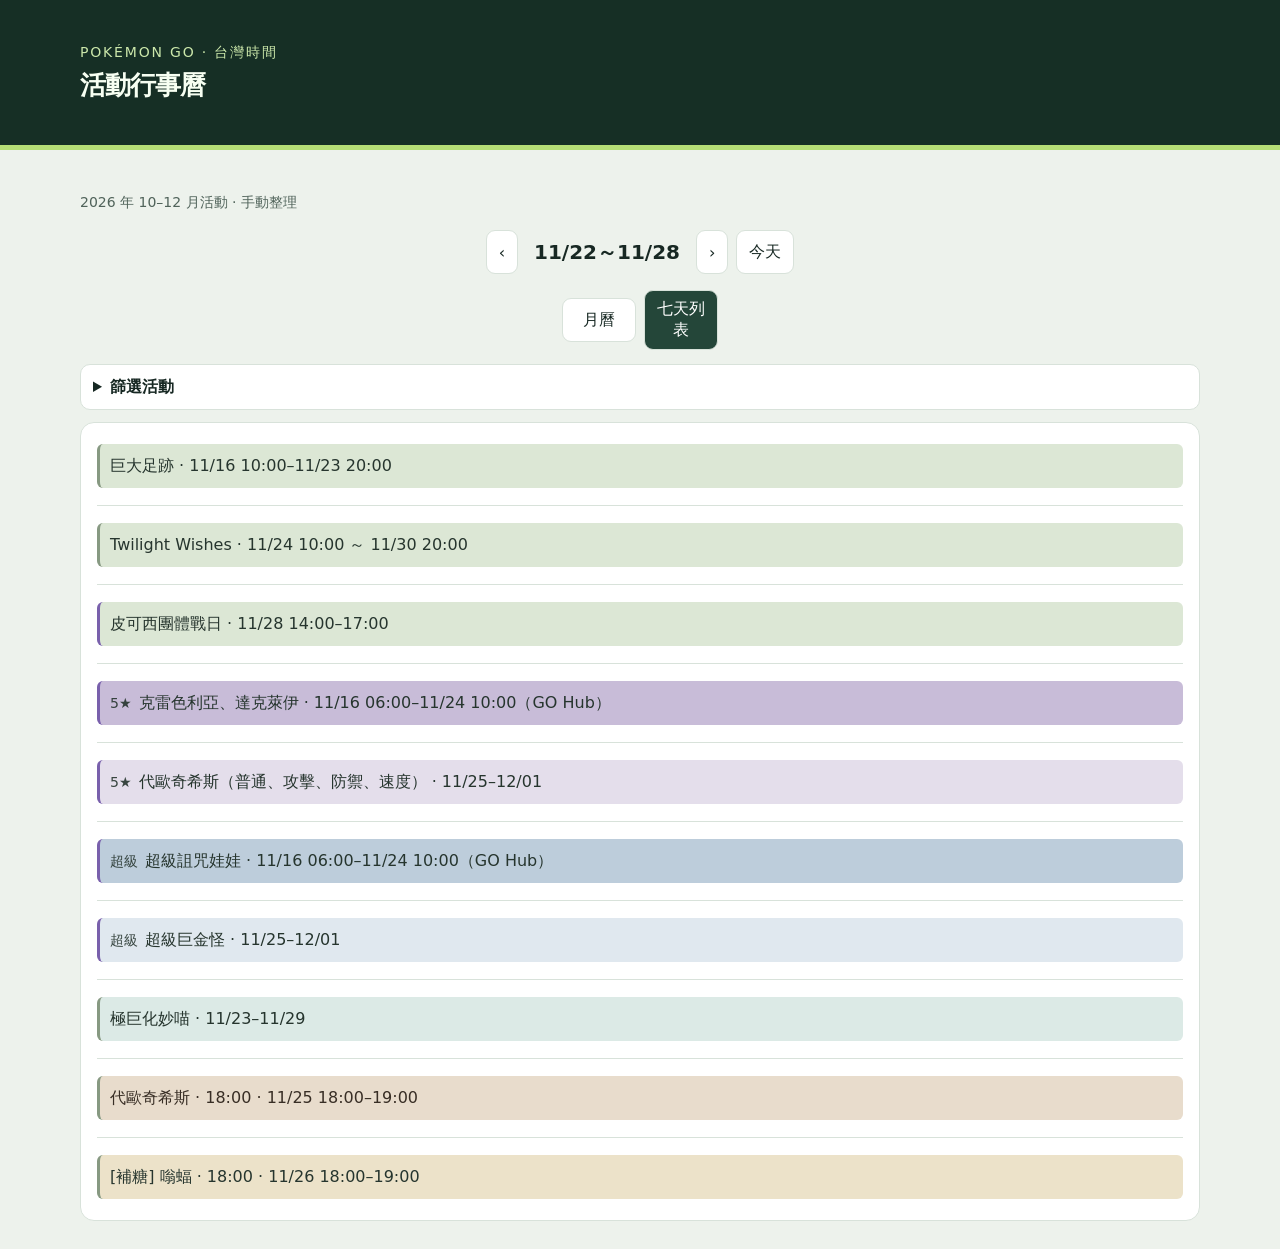
==== mobile/index.html @ 01e76c10 "Give the calendar a dedicated mobile agenda and date picker" ====
<!doctype html>
<html lang="zh-Hant" data-layout="mobile">
<meta charset="utf-8">
<meta name="viewport" content="width=device-width, initial-scale=1, viewport-fit=cover">
<meta name="theme-color" content="#103a3a">
<link rel="manifest" href="../manifest.webmanifest">
<link rel="apple-touch-icon" href="../icons/calendar-192.png">
<link rel="stylesheet" href="./mobile.css">
<title>Pokémon GO 活動行事曆</title>
<link rel="stylesheet" href="../calendar.css">

<header><p>POKÉMON GO · 台灣時間</p><h1>活動行事曆</h1></header>
<main>
<section class="calendar-controls" aria-label="行事曆控制項"><div class="controls-content">
<p class="muted">2026 年 10–12 月活動 · 手動整理</p>
<div class="toolbar"><div class="nav"><button id="prev" aria-label="上一期">‹</button><h2 id="period" aria-live="polite"></h2><button id="next" aria-label="下一期">›</button><button id="today">今天</button></div><div class="nav"><button id="month">月曆</button><button id="week">七天列表</button></div></div>
<details class="phone-filters"><summary>篩選活動</summary><div id="category-toggles" class="legend category-toggles" role="group" aria-label="顯示或隱藏活動分類"><button type="button" data-group="general" aria-pressed="true" aria-controls="calendar"><span class="general" aria-hidden="true"></span>一般活動</button><button type="button" data-group="communityDay" aria-pressed="true" aria-controls="calendar"><span class="community-day" aria-hidden="true"></span>社群日</button><button type="button" data-group="five" aria-pressed="true" aria-controls="calendar"><span class="five-a" aria-hidden="true"></span><span class="five-b" aria-hidden="true"></span>五星</button><button type="button" data-group="mega" aria-pressed="true" aria-controls="calendar"><span class="mega-a" aria-hidden="true"></span><span class="mega-b" aria-hidden="true"></span>超級</button><button type="button" data-group="max" aria-pressed="true" aria-controls="calendar"><span class="max-a" aria-hidden="true"></span><span class="max-b" aria-hidden="true"></span>極巨對戰</button><button type="button" data-group="raidHour" aria-pressed="true" aria-controls="calendar"><span class="raid-hour" aria-hidden="true"></span>團體戰時刻</button><button type="button" data-group="spotlight" aria-pressed="true" aria-controls="calendar"><span class="spotlight" aria-hidden="true"></span>聚焦時刻</button><button type="button" data-group="s5" aria-pressed="false" aria-controls="calendar"><span class="shadow-a" aria-hidden="true"></span><span class="shadow-b" aria-hidden="true"></span>暗影五星</button><button type="button" data-group="low" aria-pressed="false" aria-controls="calendar"><span class="low" aria-hidden="true"></span>三星／一星</button></div><div class="tools"><label for="filter">細項篩選</label><select id="filter"><option value="">全部活動</option></select><button id="shadow">低星暗影陣容</button></div></details></div><div id="weekday-header" class="weekday-header"><div class="week-head"><div class="weekday">一</div><div class="weekday">二</div><div class="weekday">三</div><div class="weekday">四</div><div class="weekday">五</div><div class="weekday">六</div><div class="weekday">日</div></div></div></section>
<div id="calendar" class="calendar-scroll"></div>
</main>
<dialog id="detail"><form method="dialog"><button>關閉</button></form><div id="body"></div></dialog>
<script src="../calendar.js"></script>
<script>
if ('serviceWorker' in navigator && window.isSecureContext) {
  navigator.serviceWorker.register('../sw.js').catch(error => {
    console.warn('無法啟用行事曆的離線瀏覽', error);
  });
}
</script>
</html>
---- mobile/mobile.css ----
body { margin: 0; }
header { padding: max(18px, env(safe-area-inset-top)) 16px 14px; }
header h1 { font-size: 26px; }
main { max-width: 660px; padding: 0 12px max(24px, env(safe-area-inset-bottom)); }
.calendar-controls { position: static; }
.controls-content { max-height: none; overflow: visible; }
.toolbar, .nav { display: flex; gap: 6px; }
.toolbar { flex-direction: column; align-items: stretch; margin: 8px 0; }
.nav { justify-content: space-between; }
.nav h2 { flex: 1; font-size: clamp(15px, 4vw, 20px); text-align: center; }
.nav button, .tools select, .tools button, .phone-filters summary { min-height: 44px; }
.nav:nth-child(2) button { flex: 1; }
.phone-filters { padding: 0 12px; border: 1px solid var(--line); border-radius: 10px; background: white; }
.phone-filters summary { align-content: center; cursor: pointer; font-weight: 650; }
.phone-filters[open] { padding-bottom: 12px; }
.phone-filters .category-toggles { display: flex; flex-wrap: wrap; }
.weekday-header { display: none; }
.calendar-scroll { overflow: visible; min-width: 0; }
.agenda { padding: 2px 10px; }
.agenda li { padding: 3px 0; }
.agenda .event { white-space: normal; overflow-wrap: anywhere; text-align: left; min-height: 44px; line-height: 1.45; }
.phone-month { display: grid; grid-template-columns: repeat(7, minmax(0, 1fr)); gap: 3px; }
.phone-month span { text-align: center; color: var(--muted); }
.phone-month button { min-width: 0; min-height: 44px; position: relative; padding: 5px 1px 10px; }
.phone-month i { position: absolute; bottom: 4px; left: calc(50% - 2px); width: 4px; height: 4px; border-radius: 50%; background: currentColor; }
dialog { max-width: calc(100vw - 20px); padding: 16px; overflow-wrap: anywhere; }
---- calendar.css ----
:root{color-scheme:light;--ink:#122d32;--muted:#4f676a;--line:#cbd9d7;--paper:#f3f7f5}*{box-sizing:border-box}body{margin:0;background:var(--paper);color:var(--ink);font:16px system-ui,sans-serif}header{background:#103a3a;color:#fff;padding:32px max(20px,calc((100% - 1120px)/2));}header p{margin:0;color:#aee1d0}h1{font-size:clamp(27px,5vw,44px);margin:6px 0 0}main{max-width:1160px;margin:auto;padding:24px 20px}.toolbar,.nav{display:flex;align-items:center;gap:8px;flex-wrap:wrap}.toolbar{justify-content:space-between;margin-bottom:14px}button{font:inherit;color:inherit;cursor:pointer;border:1px solid var(--line);border-radius:7px;background:white;padding:8px 12px}button[aria-pressed=true]{background:#15554b;color:white}h2{margin:0 8px;font-size:22px}.grid{display:grid;grid-template-columns:repeat(7,minmax(0,1fr));gap:1px;background:var(--line);border:1px solid var(--line)}.weekday,.day{background:white;padding:7px;min-width:0}.weekday{text-align:center;font-size:13px}.day{min-height:100px}.outside{background:#eaf1ef}.current strong{color:#056656;text-decoration:underline}.event{display:block;text-align:left;width:100%;margin:5px 0;padding:4px 6px;background:#e1f3ec;border:0;border-left:3px solid #267a66;font-size:13px;overflow-wrap:anywhere}.raid{background:#eeeafd;border-color:#6654ab}.agenda{list-style:none;padding:0;margin:0}.agenda li{border-top:1px solid var(--line);padding:12px 0}.agenda .event{font-size:16px;padding:10px}.muted{color:var(--muted);font-size:14px}dialog{width:min(640px,calc(100% - 24px));max-height:90dvh;border:0;border-radius:12px;padding:22px;color:inherit}dialog::backdrop{background:#092c32a9}dialog form{text-align:right}dialog h2{margin:4px 0}table{width:100%;border-collapse:collapse;font-size:14px}td,th{padding:8px 4px;text-align:left;border-bottom:1px solid var(--line)}a{color:#096755}@media(max-width:560px){main{padding:16px 10px}.day{padding:3px;min-height:63px}.event{font-size:11px;padding:3px 1px}.toolbar{align-items:flex-start}header{padding:20px}}

:root{--ink:#172823;--muted:#50635a;--line:#d8e2da;--paper:#edf2ec}
header{background:#162f25;color:#f7fff2;padding-top:44px;padding-bottom:42px;border-bottom:5px solid #b5dd76}
header p{font-size:14px;letter-spacing:.13em;color:#cce8ab}
h1{font-size:clamp(34px,6vw,58px);letter-spacing:-.035em}
main{padding-top:28px}
.toolbar{margin:18px 0 14px;gap:16px}
button{border-radius:9px;min-height:38px}
button[aria-pressed=true]{background:#244639}
button:focus-visible,a:focus-visible{outline:3px solid #327058;outline-offset:2px}
.grid{border-radius:14px;overflow:hidden}
.weekday{background:#f6faf5;color:#374d3e;font-weight:650;padding:12px 4px}
.day{min-height:106px;padding:9px}
.day strong{display:inline-grid;place-items:center;min-width:26px;height:26px}
.outside{background:#f2f5f1;color:#586a60}
.current strong{color:white;background:#244639;border-radius:50%;text-decoration:none}
.event{min-height:32px;border-radius:6px;background:#e6f1d9;border-color:#54812e;color:#223a19;padding:5px 7px}
.event.raid{background:#eee9fa;border-color:#7960ac;color:#372656}
.event:hover{filter:brightness(.95)}
.legend{display:flex;gap:15px;flex-wrap:wrap;margin:0 0 14px;color:var(--muted);font-size:14px}
.legend span::before{content:'';display:inline-block;width:9px;height:9px;margin-right:6px;border-radius:2px;background:#54812e}
.legend span+span::before{background:#7960ac}
.agenda{background:#fff;border:1px solid var(--line);border-radius:14px;padding:4px 16px}
.agenda li:first-child{border-top:0}
dialog{padding:24px;box-shadow:0 18px 60px #0e2a2055}
@media(max-width:560px){header{padding:28px 16px}main{padding:16px 10px}.day{padding:3px;min-height:67px}.event{padding:3px 2px}.toolbar{gap:10px}.nav{gap:5px}.nav h2{font-size:18px;margin:0 4px}}

.grid{display:block;background:white}.week-head,.week-row{display:grid;grid-template-columns:repeat(7,minmax(0,1fr))}
.week-row{position:relative;isolation:isolate;min-height:105px;gap:4px 0;padding-bottom:8px;border-top:1px solid var(--line)}
.day-bg{position:absolute;inset:0;border-right:1px solid var(--line);z-index:-1}
.date-num{grid-row:1;padding:6px}.span{margin:0 2px;width:auto;min-width:0;white-space:nowrap;overflow:hidden;text-overflow:ellipsis}
.span.left{border-radius:0 6px 6px 0}.span.right{border-top-right-radius:0;border-bottom-right-radius:0}
.event.a,.legend .a::before{background:#e4dbfa;border-color:#7552b1;color:#352157}
.event.b,.legend .b::before{background:#ccece9;border-color:#218077;color:#113f3a}
.tools{display:flex;gap:10px;align-items:center;flex-wrap:wrap;margin-bottom:14px}
.tools select{font:inherit;color:inherit;background:white;padding:8px;border:1px solid var(--line);border-radius:8px}
.raid-list dt{font-weight:700;margin-top:10px}.raid-list dd{margin:3px 0}

.calendar-scroll{overflow-x:auto;padding-bottom:4px}
.calendar-scroll .grid{min-width:690px}
.week-head{background:#f5f8f4}
.weekday{border-right:1px solid var(--line)}
.weekday:last-child,.day-bg:last-of-type{border-right:0}
.week-row{min-height:128px;grid-template-rows:34px;grid-auto-rows:25px;row-gap:4px;align-content:start;padding-bottom:10px}
.date-num{text-align:center;padding:5px 0;font-size:14px}
.date-num strong{display:inline-grid;place-items:center;min-width:24px;height:24px}
.span.event{min-height:0;margin:0 6px;border:0;border-radius:6px;padding:2px 9px;font-size:13px;font-weight:650}
.span.event.left{margin-left:0;border-top-left-radius:0;border-bottom-left-radius:0}
.span.event.right{margin-right:0;border-top-right-radius:0;border-bottom-right-radius:0}
.event.a{background:#6543a3;color:#fff}.event.b{background:#16665e;color:#fff}
.legend .a::before{background:#6543a3}.legend .b::before{background:#16665e}
.tier{font-size:.88em;opacity:.9;margin-right:7px}
.span.event:focus-visible{outline-offset:-2px;outline-color:#0e1f19}

.legend span::before{background:var(--swatch,#54812e)}
.legend .five-a::before,.event.five-a{background:#6543a3;color:#fff}
.legend .five-b::before,.event.five-b{background:#174b86;color:#fff}
.legend .shadow-a::before,.event.shadow-a{background:#94335b;color:#fff}
.legend .shadow-b::before,.event.shadow-b{background:#9b451c;color:#fff}
.legend .low::before,.event.low{background:#dcebe3;color:#204736}
.legend .mega::before,.event.mega{background:#dce7f1;color:#263e53}
.legend span::before{box-shadow:inset 0 0 0 1px #14282430}

.legend .mega-a::before,.event.mega-a{background:#385a71;color:white}
.legend .mega-b::before,.event.mega-b{background:#5a4925;color:white}
.legend .max-a::before,.event.max-a{background:#126870;color:white}
.legend .max-b::before,.event.max-b{background:#33582f;color:white}
.legend .spotlight::before,.event.spotlight{background:#f3cc62;color:#422e07}

.category-toggles{gap:7px}
.category-toggles button{display:inline-flex;align-items:center;gap:4px;color:var(--ink);background:#fff;padding:5px 10px}
.category-toggles button[aria-pressed=true]{border-color:#869f8e;background:#f9fcf8}
.category-toggles button[aria-pressed=false]{border-color:var(--line);background:#e6ece6;color:var(--muted)}
.category-toggles button[aria-pressed=false] span{opacity:.38}
.category-toggles span::before{display:block;margin:0;width:9px;height:9px}
.category-toggles .general::before{background:#54812e}
.legend .general::before,.event.general{background:#dce7d5;color:#26352e}
.legend .five-a::before,.event.five-a{background:#e4deeb;color:#26352e}
.legend .five-b::before,.event.five-b{background:#c8bcd8;color:#26352e}
.legend .mega-a::before,.event.mega-a{background:#e0e8ef;color:#26352e}
.legend .mega-b::before,.event.mega-b{background:#bdcddb;color:#26352e}
.legend .max-a::before,.event.max-a{background:#dceae6;color:#26352e}
.legend .max-b::before,.event.max-b{background:#b8d2cb;color:#26352e}
.legend .spotlight::before,.event.spotlight{background:#ece2c9;color:#26352e}
.legend .shadow-a::before,.event.shadow-a{background:#eedfe2;color:#26352e}
.legend .shadow-b::before,.event.shadow-b{background:#d9bec5;color:#26352e}
.legend .low::before,.event.low{background:#e7eadc;color:#26352e}
.event:not(.raid){border-color:#879982}.category-toggles button[aria-pressed=false]{border-style:dashed}
.legend .raid-hour::before,.event.raid-hour{background:#e8dccc;color:#382e25}
.calendar-controls{position:sticky;top:0;z-index:10;display:flow-root;background:var(--paper);padding:8px 0 12px;border-bottom:1px solid var(--line)}
.calendar-controls>.muted{margin:8px 0}
.calendar-controls .tools{margin-bottom:0}
.calendar-scroll{margin-top:8px}
@media(max-height:520px){.calendar-controls{max-height:60dvh;overflow-y:auto}}

.calendar-controls{padding-bottom:0;max-height:none;overflow:visible;border-bottom:0}
.controls-content{padding-bottom:12px}
.controls-content>.muted{margin:8px 0}
.weekday-header{overflow:hidden;border:1px solid var(--line);border-radius:12px 12px 0 0}
.weekday-header .week-head{min-width:688px}
.calendar-scroll{margin-top:0}
.calendar-scroll .grid{border-top:0;border-radius:0 0 14px 14px}
@media(max-height:520px){.controls-content{max-height:50dvh;overflow-y:auto}}
.cp-scroll{overflow-x:auto}.cp-scroll td{white-space:nowrap}.cp-scroll tbody th{font-weight:500}.event-highlights{padding:10px 14px;background:#f3f7f2;border:1px solid var(--line);border-radius:8px}.event-highlights h3{margin:0 0 8px}.event-highlights dl{margin:0}.event-highlights dt{font-weight:700;margin-top:6px}.event-highlights dd{margin:2px 0 4px}.event.community-day,.legend .community-day::before{background:#ead8ef;color:#352539}.event-highlights+.event-highlights{margin-top:8px}.event-highlights ul{margin:0;padding-left:1.3em}
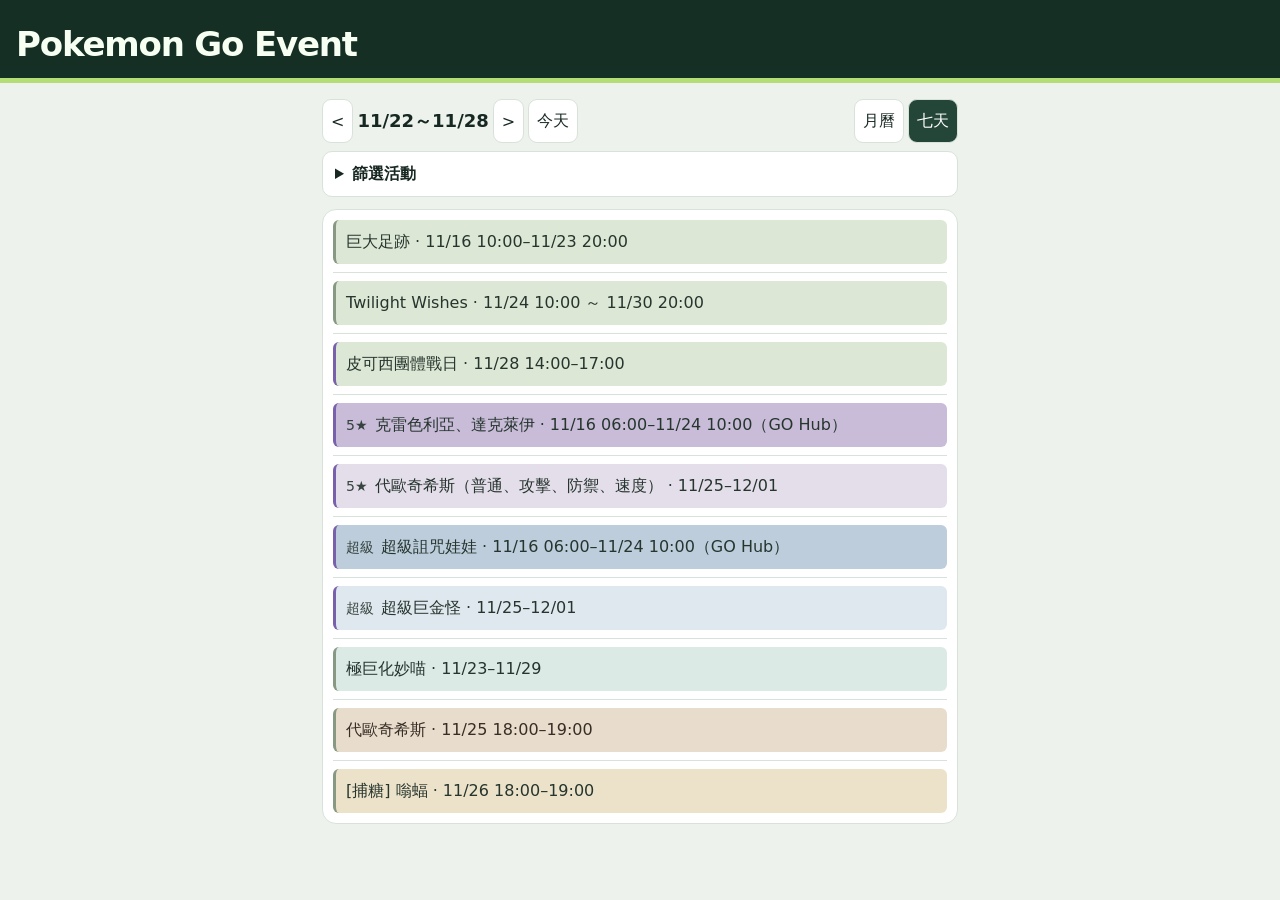
==== commit 176aa7dc: "Unify desktop and mobile calendar labels and weekly event rows" ====
--- a/mobile/index.html
+++ b/mobile/index.html
@@ -5,16 +5,16 @@
 <meta name="theme-color" content="#103a3a">
 <link rel="manifest" href="../manifest.webmanifest">
 <link rel="apple-touch-icon" href="../icons/calendar-192.png">
+<title>Pokemon Go Event</title>
+<link rel="stylesheet" href="../calendar.css">
 <link rel="stylesheet" href="./mobile.css">
-<title>Pokémon GO 活動行事曆</title>
-<link rel="stylesheet" href="../calendar.css">
 
-<header><p>POKÉMON GO · 台灣時間</p><h1>活動行事曆</h1></header>
+<header><h1>Pokemon Go Event</h1></header>
 <main>
 <section class="calendar-controls" aria-label="行事曆控制項"><div class="controls-content">
-<p class="muted">2026 年 10–12 月活動 · 手動整理</p>
-<div class="toolbar"><div class="nav"><button id="prev" aria-label="上一期">‹</button><h2 id="period" aria-live="polite"></h2><button id="next" aria-label="下一期">›</button><button id="today">今天</button></div><div class="nav"><button id="month">月曆</button><button id="week">七天列表</button></div></div>
-<details class="phone-filters"><summary>篩選活動</summary><div id="category-toggles" class="legend category-toggles" role="group" aria-label="顯示或隱藏活動分類"><button type="button" data-group="general" aria-pressed="true" aria-controls="calendar"><span class="general" aria-hidden="true"></span>一般活動</button><button type="button" data-group="communityDay" aria-pressed="true" aria-controls="calendar"><span class="community-day" aria-hidden="true"></span>社群日</button><button type="button" data-group="five" aria-pressed="true" aria-controls="calendar"><span class="five-a" aria-hidden="true"></span><span class="five-b" aria-hidden="true"></span>五星</button><button type="button" data-group="mega" aria-pressed="true" aria-controls="calendar"><span class="mega-a" aria-hidden="true"></span><span class="mega-b" aria-hidden="true"></span>超級</button><button type="button" data-group="max" aria-pressed="true" aria-controls="calendar"><span class="max-a" aria-hidden="true"></span><span class="max-b" aria-hidden="true"></span>極巨對戰</button><button type="button" data-group="raidHour" aria-pressed="true" aria-controls="calendar"><span class="raid-hour" aria-hidden="true"></span>團體戰時刻</button><button type="button" data-group="spotlight" aria-pressed="true" aria-controls="calendar"><span class="spotlight" aria-hidden="true"></span>聚焦時刻</button><button type="button" data-group="s5" aria-pressed="false" aria-controls="calendar"><span class="shadow-a" aria-hidden="true"></span><span class="shadow-b" aria-hidden="true"></span>暗影五星</button><button type="button" data-group="low" aria-pressed="false" aria-controls="calendar"><span class="low" aria-hidden="true"></span>三星／一星</button></div><div class="tools"><label for="filter">細項篩選</label><select id="filter"><option value="">全部活動</option></select><button id="shadow">低星暗影陣容</button></div></details></div><div id="weekday-header" class="weekday-header"><div class="week-head"><div class="weekday">一</div><div class="weekday">二</div><div class="weekday">三</div><div class="weekday">四</div><div class="weekday">五</div><div class="weekday">六</div><div class="weekday">日</div></div></div></section>
+<div class="toolbar"><div class="nav"><button id="prev" aria-label="上一期">&lt;</button><h2 id="period" aria-live="polite"></h2><button id="next" aria-label="下一期">&gt;</button><button id="today">今天</button></div><div class="nav"><button id="month">月曆</button><button id="week">七天</button></div></div>
+<details class="phone-filters"><summary>篩選活動</summary><div id="category-toggles" class="legend category-toggles" role="group" aria-label="顯示或隱藏活動分類"><button type="button" data-group="general" aria-pressed="true" aria-controls="calendar"><span class="general" aria-hidden="true"></span>一般活動</button><button type="button" data-group="communityDay" aria-pressed="true" aria-controls="calendar"><span class="community-day" aria-hidden="true"></span>社群日</button><button type="button" data-group="five" aria-pressed="true" aria-controls="calendar"><span class="five-a" aria-hidden="true"></span><span class="five-b" aria-hidden="true"></span>五星</button><button type="button" data-group="mega" aria-pressed="true" aria-controls="calendar"><span class="mega-a" aria-hidden="true"></span><span class="mega-b" aria-hidden="true"></span>超級</button><button type="button" data-group="max" aria-pressed="true" aria-controls="calendar"><span class="max-a" aria-hidden="true"></span><span class="max-b" aria-hidden="true"></span>極巨對戰</button><button type="button" data-group="raidHour" aria-pressed="true" aria-controls="calendar"><span class="raid-hour" aria-hidden="true"></span>團體戰時刻</button><button type="button" data-group="spotlight" aria-pressed="true" aria-controls="calendar"><span class="spotlight" aria-hidden="true"></span>聚焦時刻</button><button type="button" data-group="s5" aria-pressed="false" aria-controls="calendar"><span class="shadow-a" aria-hidden="true"></span><span class="shadow-b" aria-hidden="true"></span>暗影五星</button><button type="button" data-group="low" aria-pressed="false" aria-controls="calendar"><span class="low" aria-hidden="true"></span>三星／一星</button></div><div class="tools"><label for="filter">細項篩選</label><select id="filter"><option value="">全部活動</option></select><button id="shadow">低星暗影陣容</button></div></details></div></section>
+<div id="weekday-header" class="weekday-header"><div class="week-head"><div class="weekday">一</div><div class="weekday">二</div><div class="weekday">三</div><div class="weekday">四</div><div class="weekday">五</div><div class="weekday">六</div><div class="weekday">日</div></div></div>
 <div id="calendar" class="calendar-scroll"></div>
 </main>
 <dialog id="detail"><form method="dialog"><button>關閉</button></form><div id="body"></div></dialog>
--- a/calendar.css
+++ b/calendar.css
@@ -4,7 +4,7 @@
 :root{--ink:#172823;--muted:#50635a;--line:#d8e2da;--paper:#edf2ec}
 header{background:#162f25;color:#f7fff2;padding-top:44px;padding-bottom:42px;border-bottom:5px solid #b5dd76}
 header p{font-size:14px;letter-spacing:.13em;color:#cce8ab}
-h1{font-size:clamp(34px,6vw,58px);letter-spacing:-.035em}
+h1{font-size:34px;letter-spacing:-.035em}
 main{padding-top:28px}
 .toolbar{margin:18px 0 14px;gap:16px}
 button{border-radius:9px;min-height:38px}
@@ -103,4 +103,4 @@
 .calendar-scroll{margin-top:0}
 .calendar-scroll .grid{border-top:0;border-radius:0 0 14px 14px}
 @media(max-height:520px){.controls-content{max-height:50dvh;overflow-y:auto}}
-.cp-scroll{overflow-x:auto}.cp-scroll td{white-space:nowrap}.cp-scroll tbody th{font-weight:500}.event-highlights{padding:10px 14px;background:#f3f7f2;border:1px solid var(--line);border-radius:8px}.event-highlights h3{margin:0 0 8px}.event-highlights dl{margin:0}.event-highlights dt{font-weight:700;margin-top:6px}.event-highlights dd{margin:2px 0 4px}.event.community-day,.legend .community-day::before{background:#ead8ef;color:#352539}.event-highlights+.event-highlights{margin-top:8px}.event-highlights ul{margin:0;padding-left:1.3em}+.cp-scroll{overflow-x:auto}.cp-scroll td{white-space:nowrap}.cp-scroll tbody th{font-weight:500}.event-highlights{padding:10px 14px;background:#f3f7f2;border:1px solid var(--line);border-radius:8px}.event-highlights h3{margin:0 0 8px}.event-highlights dl{margin:0}.event-highlights dt{font-weight:700;margin-top:6px}.event-highlights dd{margin:2px 0 4px}.event.community-day,.legend .community-day::before{background:#ead8ef;color:#352539}.event-highlights+.event-highlights{margin-top:8px}.event-highlights ul{margin:0;padding-left:1.3em}
--- a/mobile/mobile.css
+++ b/mobile/mobile.css
@@ -1,26 +1,30 @@
-body { margin: 0; }
-header { padding: max(18px, env(safe-area-inset-top)) 16px 14px; }
-header h1 { font-size: 26px; }
-main { max-width: 660px; padding: 0 12px max(24px, env(safe-area-inset-bottom)); }
-.calendar-controls { position: static; }
-.controls-content { max-height: none; overflow: visible; }
-.toolbar, .nav { display: flex; gap: 6px; }
-.toolbar { flex-direction: column; align-items: stretch; margin: 8px 0; }
-.nav { justify-content: space-between; }
-.nav h2 { flex: 1; font-size: clamp(15px, 4vw, 20px); text-align: center; }
-.nav button, .tools select, .tools button, .phone-filters summary { min-height: 44px; }
-.nav:nth-child(2) button { flex: 1; }
-.phone-filters { padding: 0 12px; border: 1px solid var(--line); border-radius: 10px; background: white; }
-.phone-filters summary { align-content: center; cursor: pointer; font-weight: 650; }
-.phone-filters[open] { padding-bottom: 12px; }
-.phone-filters .category-toggles { display: flex; flex-wrap: wrap; }
-.weekday-header { display: none; }
-.calendar-scroll { overflow: visible; min-width: 0; }
-.agenda { padding: 2px 10px; }
-.agenda li { padding: 3px 0; }
-.agenda .event { white-space: normal; overflow-wrap: anywhere; text-align: left; min-height: 44px; line-height: 1.45; }
-.phone-month { display: grid; grid-template-columns: repeat(7, minmax(0, 1fr)); gap: 3px; }
-.phone-month span { text-align: center; color: var(--muted); }
-.phone-month button { min-width: 0; min-height: 44px; position: relative; padding: 5px 1px 10px; }
-.phone-month i { position: absolute; bottom: 4px; left: calc(50% - 2px); width: 4px; height: 4px; border-radius: 50%; background: currentColor; }
-dialog { max-width: calc(100vw - 20px); padding: 16px; overflow-wrap: anywhere; }
+body { margin: 0; }
+header { padding: max(18px, env(safe-area-inset-top)) 16px 14px; }
+
+main { max-width: 660px; padding: 0 12px max(24px, env(safe-area-inset-bottom)); }
+.calendar-controls { position: static; }
+.controls-content { max-height: none; overflow: visible; }
+.toolbar, .nav { display: flex; flex-wrap: nowrap; gap: 4px; }
+.toolbar { align-items: center; margin: 8px 0; }
+.nav { align-items: center; }
+.nav h2 { margin: 0; font-size: clamp(13px, 4vw, 18px); white-space: nowrap; }
+.nav button { padding: 6px clamp(3px, 1.4vw, 8px); font-size: clamp(13px, 4vw, 16px); white-space: nowrap; }
+.nav button, .tools select, .tools button, .phone-filters summary { min-height: 44px; }
+.phone-filters { padding: 0 12px; border: 1px solid var(--line); border-radius: 10px; background: white; }
+.phone-filters summary { align-content: center; cursor: pointer; font-weight: 650; }
+.phone-filters[open] { padding-bottom: 12px; }
+.phone-filters .category-toggles { display: flex; flex-wrap: wrap; }
+#weekday-header { position: sticky; top: env(safe-area-inset-top, 0px); z-index: 12; background: var(--paper); box-shadow: 0 1px 0 var(--line); }
+#weekday-header .week-head { min-width: 0; }
+#calendar.calendar-scroll { overflow: visible; min-width: 0; }
+.agenda { padding: 2px 10px; }
+.agenda li { padding: 3px 0; }
+.agenda .event { white-space: normal; overflow-wrap: anywhere; text-align: left; min-height: 44px; line-height: 1.45; }
+.phone-month { border: 1px solid var(--line); border-top: 0; border-radius: 0 0 10px 10px; background: white; overflow: clip; }
+.phone-month .week-row { display: grid; grid-template-columns: repeat(7, minmax(0,1fr)); }
+.phone-month .week-row { min-height: 60px; grid-template-rows: 30px; grid-auto-rows: auto; row-gap: 2px; border-top: 1px solid var(--line); padding-bottom: 5px;
+ background: repeating-linear-gradient(to right, transparent 0 calc(100% / 7 - 1px), #e8eeeb calc(100% / 7 - 1px) calc(100% / 7)); }
+.phone-date { grid-row: 1; justify-self: center; min-width: 30px; padding: 2px; background: transparent; border: 0; font-weight: 650; }
+.phone-date.outside { opacity: .55; }
+.phone-month .event.span { align-self: stretch; min-width: 0; min-height: 23px; margin: 0 1px; padding: 3px; font-size: 12px; line-height: 1.25; white-space: normal; overflow-wrap: anywhere; text-align: left; }
+dialog { max-width: calc(100vw - 20px); padding: 16px; overflow-wrap: anywhere; }
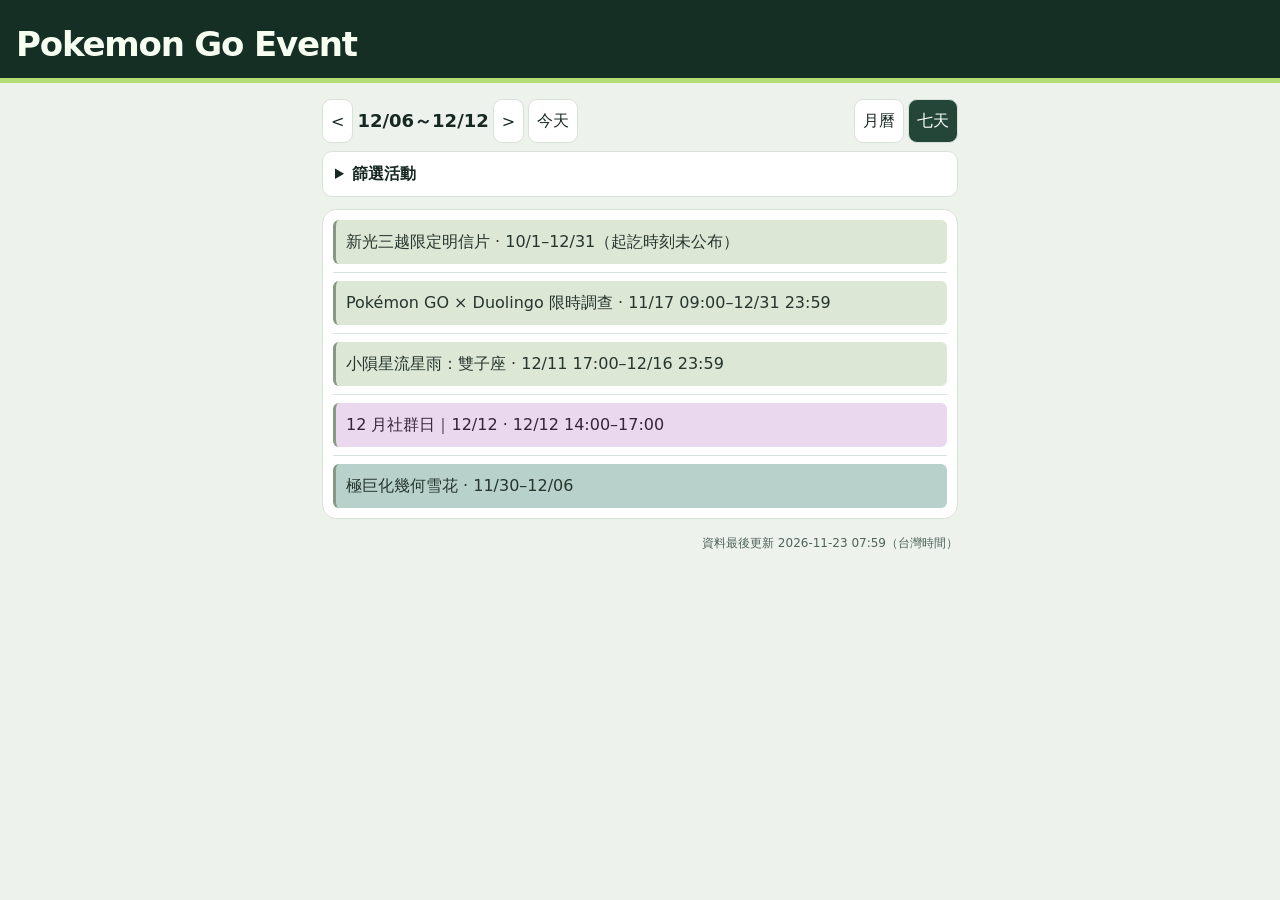
==== commit 6b5246c1: "在行事曆頁尾顯示資料更新時間" ====
--- a/mobile/index.html
+++ b/mobile/index.html
@@ -16,6 +16,7 @@
 <details class="phone-filters"><summary>篩選活動</summary><div id="category-toggles" class="legend category-toggles" role="group" aria-label="顯示或隱藏活動分類"><button type="button" data-group="general" aria-pressed="true" aria-controls="calendar"><span class="general" aria-hidden="true"></span>一般活動</button><button type="button" data-group="communityDay" aria-pressed="true" aria-controls="calendar"><span class="community-day" aria-hidden="true"></span>社群日</button><button type="button" data-group="five" aria-pressed="true" aria-controls="calendar"><span class="five-a" aria-hidden="true"></span><span class="five-b" aria-hidden="true"></span>五星</button><button type="button" data-group="mega" aria-pressed="true" aria-controls="calendar"><span class="mega-a" aria-hidden="true"></span><span class="mega-b" aria-hidden="true"></span>超級</button><button type="button" data-group="max" aria-pressed="true" aria-controls="calendar"><span class="max-a" aria-hidden="true"></span><span class="max-b" aria-hidden="true"></span>極巨對戰</button><button type="button" data-group="raidHour" aria-pressed="true" aria-controls="calendar"><span class="raid-hour" aria-hidden="true"></span>團體戰時刻</button><button type="button" data-group="spotlight" aria-pressed="true" aria-controls="calendar"><span class="spotlight" aria-hidden="true"></span>聚焦時刻</button><button type="button" data-group="s5" aria-pressed="false" aria-controls="calendar"><span class="shadow-a" aria-hidden="true"></span><span class="shadow-b" aria-hidden="true"></span>暗影五星</button><button type="button" data-group="low" aria-pressed="false" aria-controls="calendar"><span class="low" aria-hidden="true"></span>三星／一星</button></div><div class="tools"><label for="filter">細項篩選</label><select id="filter"><option value="">全部活動</option></select><button id="shadow">低星暗影陣容</button></div></details></div></section>
 <div id="weekday-header" class="weekday-header"><div class="week-head"><div class="weekday">一</div><div class="weekday">二</div><div class="weekday">三</div><div class="weekday">四</div><div class="weekday">五</div><div class="weekday">六</div><div class="weekday">日</div></div></div>
 <div id="calendar" class="calendar-scroll"></div>
+<footer class="calendar-updated" hidden>資料最後更新 <time id="data-updated"></time>（台灣時間）</footer>
 </main>
 <dialog id="detail"><form method="dialog"><button>關閉</button></form><div id="body"></div></dialog>
 <script src="../calendar.js"></script>
--- a/calendar.css
+++ b/calendar.css
@@ -6,6 +6,7 @@
 header p{font-size:14px;letter-spacing:.13em;color:#cce8ab}
 h1{font-size:34px;letter-spacing:-.035em}
 main{padding-top:28px}
+.calendar-updated{margin-top:12px;color:var(--muted);font-size:12px;text-align:end}
 .toolbar{margin:18px 0 14px;gap:16px}
 button{border-radius:9px;min-height:38px}
 button[aria-pressed=true]{background:#244639}
